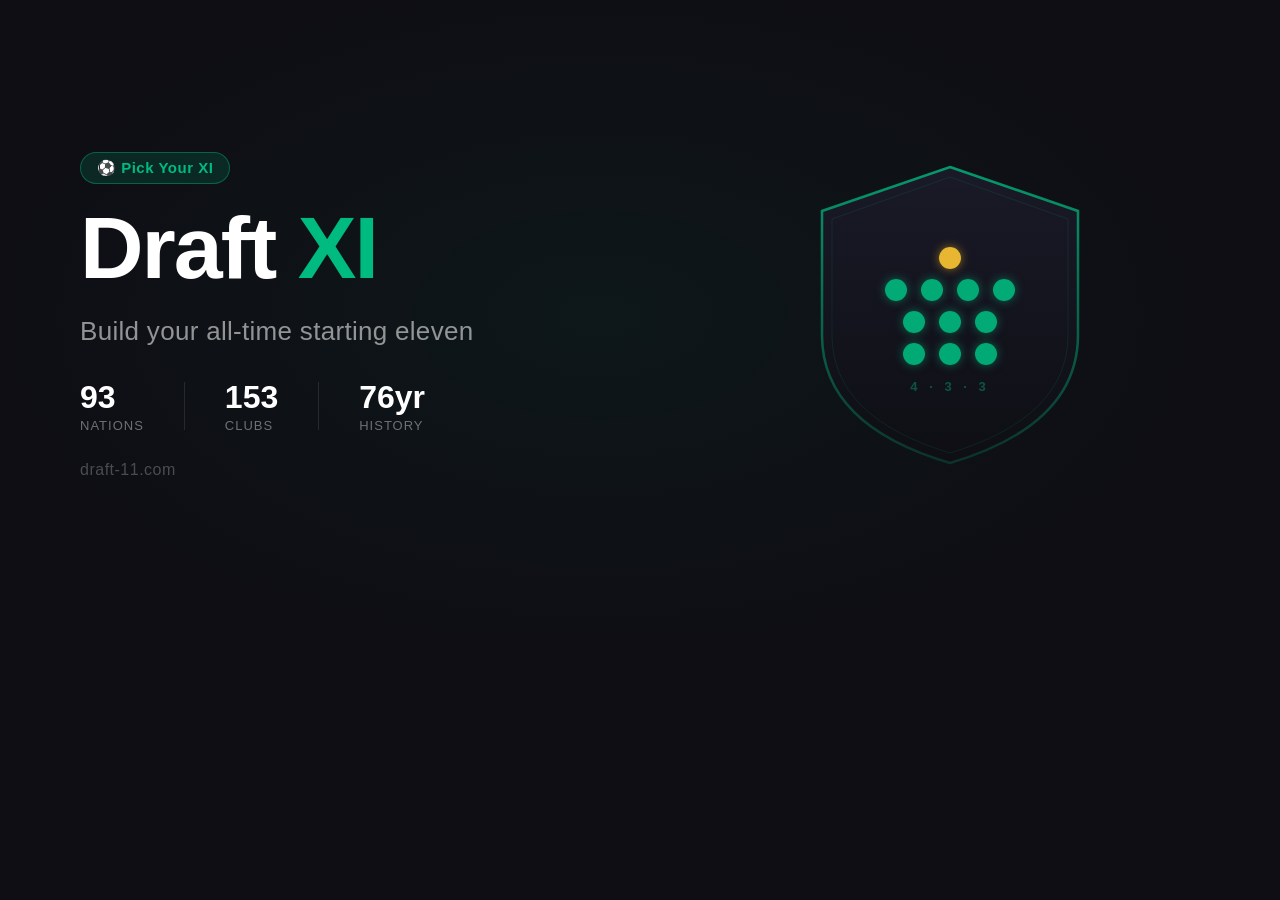
==== _og-gen.html @ 1a319066 "feat: update OG share image to Draft XI branding Replaces old Gaffer XI preview card with new dark-t" ====
<!DOCTYPE html>
<html>
<head>
<meta charset="utf-8">
<style>
  * { margin: 0; padding: 0; box-sizing: border-box; }
  body {
    width: 1200px; height: 630px; overflow: hidden;
    background: #0e0e14;
    font-family: -apple-system, 'SF Pro Display', 'Segoe UI', Arial, sans-serif;
    display: flex; align-items: center; justify-content: space-between;
    padding: 0 80px;
    position: relative;
  }

  /* Subtle pitch lines in background */
  body::before {
    content: '';
    position: absolute; inset: 0;
    background:
      radial-gradient(ellipse 900px 500px at 50% 50%, rgba(0,187,127,0.05) 0%, transparent 70%);
    pointer-events: none;
  }

  /* Decorative arc lines like a pitch */
  .pitch-bg {
    position: absolute; inset: 0;
    opacity: 0.06;
  }

  .left {
    flex: 1;
    display: flex; flex-direction: column;
    gap: 20px;
    z-index: 1;
  }

  .tag {
    display: inline-flex; align-items: center; gap: 8px;
    background: rgba(0,187,127,0.15);
    border: 1px solid rgba(0,187,127,0.4);
    border-radius: 999px;
    padding: 6px 16px;
    width: fit-content;
    color: #00bb7f;
    font-size: 15px;
    font-weight: 600;
    letter-spacing: 0.5px;
  }

  .title {
    font-size: 88px;
    font-weight: 800;
    color: #ffffff;
    line-height: 1;
    letter-spacing: -2px;
  }

  .title span {
    color: #00bb7f;
  }

  .subtitle {
    font-size: 26px;
    color: rgba(255,255,255,0.55);
    font-weight: 400;
    letter-spacing: 0.3px;
    margin-top: 4px;
  }

  .stats {
    display: flex; gap: 40px;
    margin-top: 12px;
  }

  .stat {
    display: flex; flex-direction: column; gap: 2px;
  }

  .stat-num {
    font-size: 32px;
    font-weight: 700;
    color: #ffffff;
  }

  .stat-label {
    font-size: 13px;
    color: rgba(255,255,255,0.4);
    text-transform: uppercase;
    letter-spacing: 1px;
  }

  .divider {
    width: 1px; height: 48px;
    background: rgba(255,255,255,0.1);
    align-self: center;
  }

  .url {
    margin-top: 8px;
    font-size: 16px;
    color: rgba(255,255,255,0.25);
    letter-spacing: 0.5px;
  }

  /* Right side: formation badge */
  .right {
    flex-shrink: 0;
    width: 340px;
    display: flex; align-items: center; justify-content: center;
    z-index: 1;
  }

  .badge {
    width: 280px; height: 320px;
    position: relative;
    display: flex; align-items: center; justify-content: center;
  }

  .badge svg {
    width: 100%; height: 100%;
  }

  .formation-grid {
    position: absolute;
    inset: 0;
    display: flex; flex-direction: column;
    align-items: center; justify-content: center;
    gap: 10px;
    padding: 60px 30px 50px;
  }

  .row {
    display: flex; gap: 14px; justify-content: center;
  }

  .dot {
    width: 22px; height: 22px;
    border-radius: 50%;
    background: rgba(0,187,127,0.9);
    box-shadow: 0 0 10px rgba(0,187,127,0.5);
  }

  .dot.gk {
    background: rgba(255,200,50,0.9);
    box-shadow: 0 0 10px rgba(255,200,50,0.5);
  }
</style>
</head>
<body>

<div class="left">
  <div class="tag">⚽ Pick Your XI</div>
  <div class="title">Draft<span> XI</span></div>
  <div class="subtitle">Build your all-time starting eleven</div>
  <div class="stats">
    <div class="stat">
      <div class="stat-num">93</div>
      <div class="stat-label">Nations</div>
    </div>
    <div class="divider"></div>
    <div class="stat">
      <div class="stat-num">153</div>
      <div class="stat-label">Clubs</div>
    </div>
    <div class="divider"></div>
    <div class="stat">
      <div class="stat-num">76yr</div>
      <div class="stat-label">History</div>
    </div>
  </div>
  <div class="url">draft-11.com</div>
</div>

<div class="right">
  <div class="badge">
    <!-- Shield shape -->
    <svg viewBox="0 0 280 320" xmlns="http://www.w3.org/2000/svg">
      <defs>
        <linearGradient id="shieldGrad" x1="0" y1="0" x2="0" y2="1">
          <stop offset="0%" stop-color="#1a1a28"/>
          <stop offset="100%" stop-color="#0e0e14"/>
        </linearGradient>
        <linearGradient id="borderGrad" x1="0" y1="0" x2="0" y2="1">
          <stop offset="0%" stop-color="#00bb7f" stop-opacity="0.8"/>
          <stop offset="100%" stop-color="#00bb7f" stop-opacity="0.2"/>
        </linearGradient>
      </defs>
      <!-- Shield fill -->
      <path d="M140 12 L268 56 L268 180 Q268 270 140 308 Q12 270 12 180 L12 56 Z"
            fill="url(#shieldGrad)" stroke="url(#borderGrad)" stroke-width="2.5"/>
      <!-- Inner line -->
      <path d="M140 22 L258 64 L258 180 Q258 262 140 298 Q22 262 22 180 L22 64 Z"
            fill="none" stroke="rgba(0,187,127,0.12)" stroke-width="1"/>
    </svg>
    <!-- Formation dots 4-3-3 -->
    <div class="formation-grid">
      <!-- GK -->
      <div class="row">
        <div class="dot gk"></div>
      </div>
      <!-- DEF 4 -->
      <div class="row">
        <div class="dot"></div>
        <div class="dot"></div>
        <div class="dot"></div>
        <div class="dot"></div>
      </div>
      <!-- MID 3 -->
      <div class="row">
        <div class="dot"></div>
        <div class="dot"></div>
        <div class="dot"></div>
      </div>
      <!-- FWD 3 -->
      <div class="row">
        <div class="dot"></div>
        <div class="dot"></div>
        <div class="dot"></div>
      </div>
      <!-- XI text -->
      <div style="color: rgba(0,187,127,0.4); font-size: 13px; font-weight: 700; letter-spacing: 4px; margin-top: 4px;">4 · 3 · 3</div>
    </div>
  </div>
</div>

</body>
</html>
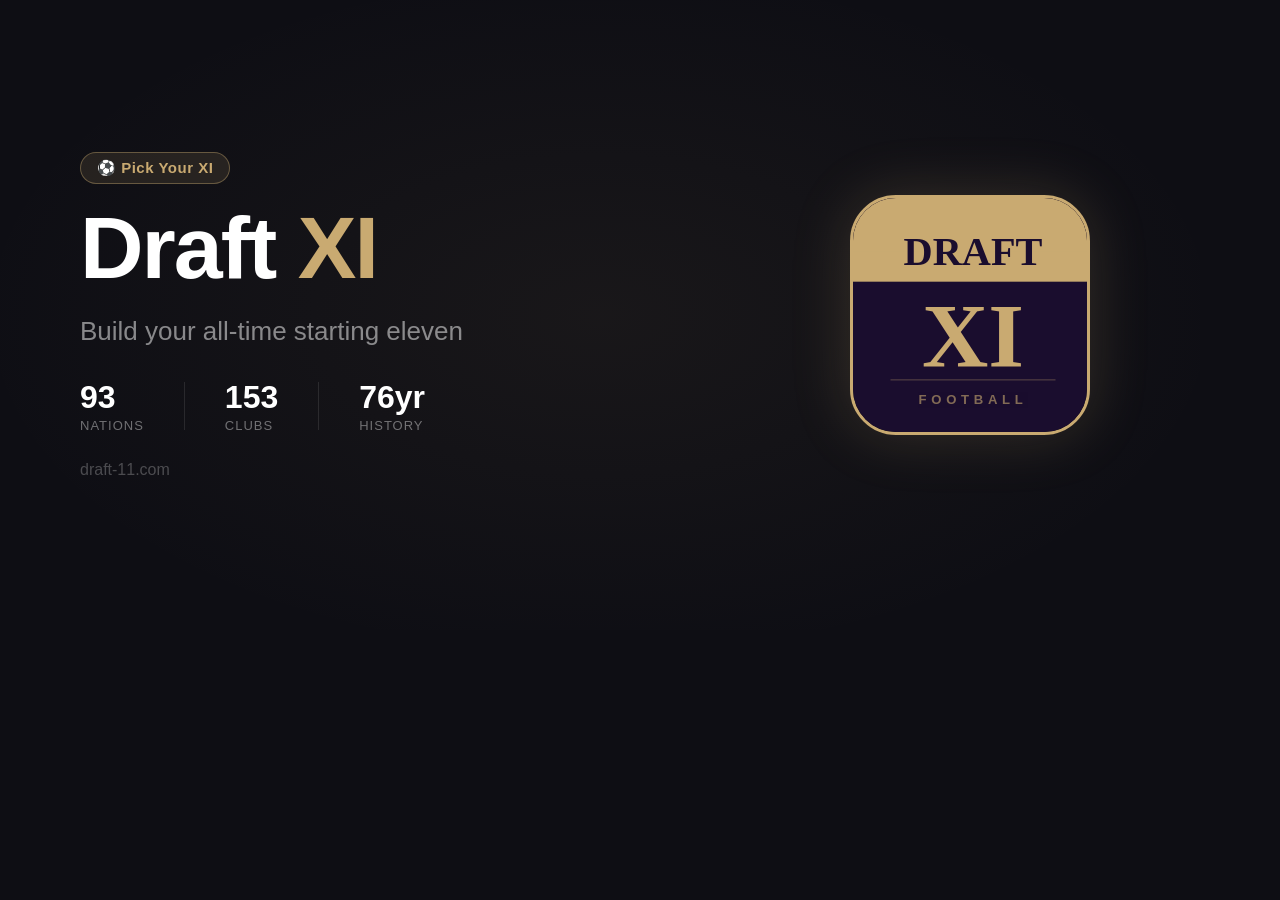
==== commit a05bd6ab: "feat: new Gold Bar logo (#15) — navy + gold, all icon sizes + OG image Updates icon.svg, icon-192/51" ====
--- a/_og-gen.html
+++ b/_og-gen.html
@@ -13,19 +13,11 @@
     position: relative;
   }
 
-  /* Subtle pitch lines in background */
   body::before {
     content: '';
     position: absolute; inset: 0;
-    background:
-      radial-gradient(ellipse 900px 500px at 50% 50%, rgba(0,187,127,0.05) 0%, transparent 70%);
+    background: radial-gradient(ellipse 900px 500px at 50% 50%, rgba(201,170,113,0.06) 0%, transparent 70%);
     pointer-events: none;
-  }
-
-  /* Decorative arc lines like a pitch */
-  .pitch-bg {
-    position: absolute; inset: 0;
-    opacity: 0.06;
   }
 
   .left {
@@ -37,12 +29,12 @@
 
   .tag {
     display: inline-flex; align-items: center; gap: 8px;
-    background: rgba(0,187,127,0.15);
-    border: 1px solid rgba(0,187,127,0.4);
+    background: rgba(201,170,113,0.12);
+    border: 1px solid rgba(201,170,113,0.4);
     border-radius: 999px;
     padding: 6px 16px;
     width: fit-content;
-    color: #00bb7f;
+    color: #c9aa71;
     font-size: 15px;
     font-weight: 600;
     letter-spacing: 0.5px;
@@ -57,14 +49,13 @@
   }
 
   .title span {
-    color: #00bb7f;
+    color: #c9aa71;
   }
 
   .subtitle {
     font-size: 26px;
-    color: rgba(255,255,255,0.55);
+    color: rgba(255,255,255,0.5);
     font-weight: 400;
-    letter-spacing: 0.3px;
     margin-top: 4px;
   }
 
@@ -73,77 +64,26 @@
     margin-top: 12px;
   }
 
-  .stat {
-    display: flex; flex-direction: column; gap: 2px;
-  }
+  .stat { display: flex; flex-direction: column; gap: 2px; }
+  .stat-num { font-size: 32px; font-weight: 700; color: #ffffff; }
+  .stat-label { font-size: 13px; color: rgba(255,255,255,0.4); text-transform: uppercase; letter-spacing: 1px; }
+  .divider { width: 1px; height: 48px; background: rgba(255,255,255,0.1); align-self: center; }
 
-  .stat-num {
-    font-size: 32px;
-    font-weight: 700;
-    color: #ffffff;
-  }
+  .url { margin-top: 8px; font-size: 16px; color: rgba(255,255,255,0.25); }
 
-  .stat-label {
-    font-size: 13px;
-    color: rgba(255,255,255,0.4);
-    text-transform: uppercase;
-    letter-spacing: 1px;
-  }
-
-  .divider {
-    width: 1px; height: 48px;
-    background: rgba(255,255,255,0.1);
-    align-self: center;
-  }
-
-  .url {
-    margin-top: 8px;
-    font-size: 16px;
-    color: rgba(255,255,255,0.25);
-    letter-spacing: 0.5px;
-  }
-
-  /* Right side: formation badge */
   .right {
     flex-shrink: 0;
-    width: 340px;
+    width: 300px;
     display: flex; align-items: center; justify-content: center;
     z-index: 1;
   }
 
-  .badge {
-    width: 280px; height: 320px;
-    position: relative;
-    display: flex; align-items: center; justify-content: center;
-  }
-
-  .badge svg {
-    width: 100%; height: 100%;
-  }
-
-  .formation-grid {
-    position: absolute;
-    inset: 0;
-    display: flex; flex-direction: column;
-    align-items: center; justify-content: center;
-    gap: 10px;
-    padding: 60px 30px 50px;
-  }
-
-  .row {
-    display: flex; gap: 14px; justify-content: center;
-  }
-
-  .dot {
-    width: 22px; height: 22px;
-    border-radius: 50%;
-    background: rgba(0,187,127,0.9);
-    box-shadow: 0 0 10px rgba(0,187,127,0.5);
-  }
-
-  .dot.gk {
-    background: rgba(255,200,50,0.9);
-    box-shadow: 0 0 10px rgba(255,200,50,0.5);
+  .logo-badge {
+    width: 240px; height: 240px;
+    border-radius: 46px;
+    overflow: hidden;
+    border: 3px solid #c9aa71;
+    box-shadow: 0 0 60px rgba(201,170,113,0.2);
   }
 </style>
 </head>
@@ -173,54 +113,16 @@
 </div>
 
 <div class="right">
-  <div class="badge">
-    <!-- Shield shape -->
-    <svg viewBox="0 0 280 320" xmlns="http://www.w3.org/2000/svg">
-      <defs>
-        <linearGradient id="shieldGrad" x1="0" y1="0" x2="0" y2="1">
-          <stop offset="0%" stop-color="#1a1a28"/>
-          <stop offset="100%" stop-color="#0e0e14"/>
-        </linearGradient>
-        <linearGradient id="borderGrad" x1="0" y1="0" x2="0" y2="1">
-          <stop offset="0%" stop-color="#00bb7f" stop-opacity="0.8"/>
-          <stop offset="100%" stop-color="#00bb7f" stop-opacity="0.2"/>
-        </linearGradient>
-      </defs>
-      <!-- Shield fill -->
-      <path d="M140 12 L268 56 L268 180 Q268 270 140 308 Q12 270 12 180 L12 56 Z"
-            fill="url(#shieldGrad)" stroke="url(#borderGrad)" stroke-width="2.5"/>
-      <!-- Inner line -->
-      <path d="M140 22 L258 64 L258 180 Q258 262 140 298 Q22 262 22 180 L22 64 Z"
-            fill="none" stroke="rgba(0,187,127,0.12)" stroke-width="1"/>
+  <div class="logo-badge">
+    <svg xmlns="http://www.w3.org/2000/svg" viewBox="0 0 512 512" width="240" height="240">
+      <rect width="512" height="512" fill="#1a0d2e"/>
+      <rect x="0" y="0" width="512" height="178" rx="0" fill="#c9aa71"/>
+      <rect x="0" y="114" width="512" height="64" fill="#c9aa71"/>
+      <text x="256" y="143" text-anchor="middle" font-family="Georgia,'Times New Roman',serif" font-size="86" font-weight="700" fill="#1a0d2e">DRAFT</text>
+      <text x="256" y="360" text-anchor="middle" font-family="Georgia,'Times New Roman',serif" font-size="196" font-weight="700" fill="#c9aa71">XI</text>
+      <line x1="80" y1="388" x2="432" y2="388" stroke="#c9aa71" stroke-width="2" opacity="0.4"/>
+      <text x="256" y="440" text-anchor="middle" font-family="Arial,Helvetica,sans-serif" font-size="28" font-weight="700" fill="#c9aa71" letter-spacing="10" opacity="0.6">FOOTBALL</text>
     </svg>
-    <!-- Formation dots 4-3-3 -->
-    <div class="formation-grid">
-      <!-- GK -->
-      <div class="row">
-        <div class="dot gk"></div>
-      </div>
-      <!-- DEF 4 -->
-      <div class="row">
-        <div class="dot"></div>
-        <div class="dot"></div>
-        <div class="dot"></div>
-        <div class="dot"></div>
-      </div>
-      <!-- MID 3 -->
-      <div class="row">
-        <div class="dot"></div>
-        <div class="dot"></div>
-        <div class="dot"></div>
-      </div>
-      <!-- FWD 3 -->
-      <div class="row">
-        <div class="dot"></div>
-        <div class="dot"></div>
-        <div class="dot"></div>
-      </div>
-      <!-- XI text -->
-      <div style="color: rgba(0,187,127,0.4); font-size: 13px; font-weight: 700; letter-spacing: 4px; margin-top: 4px;">4 · 3 · 3</div>
-    </div>
   </div>
 </div>
 
